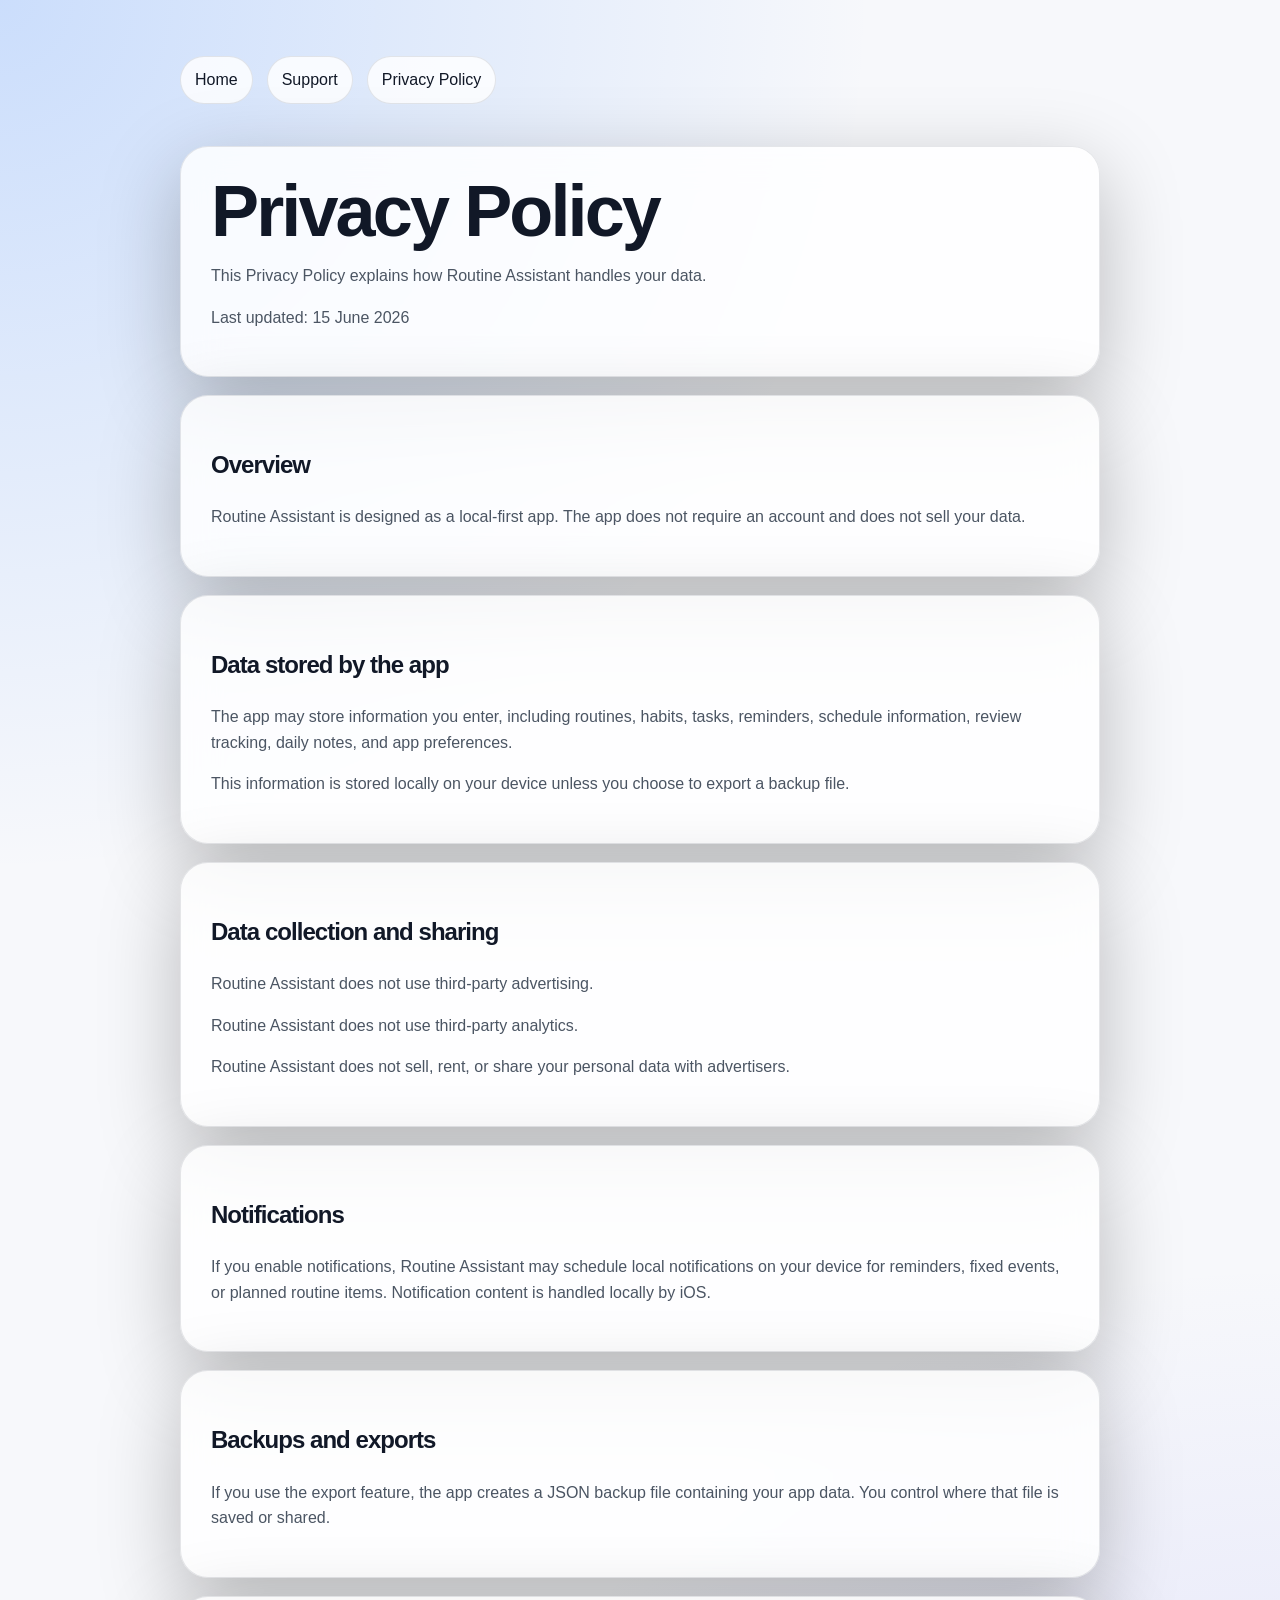
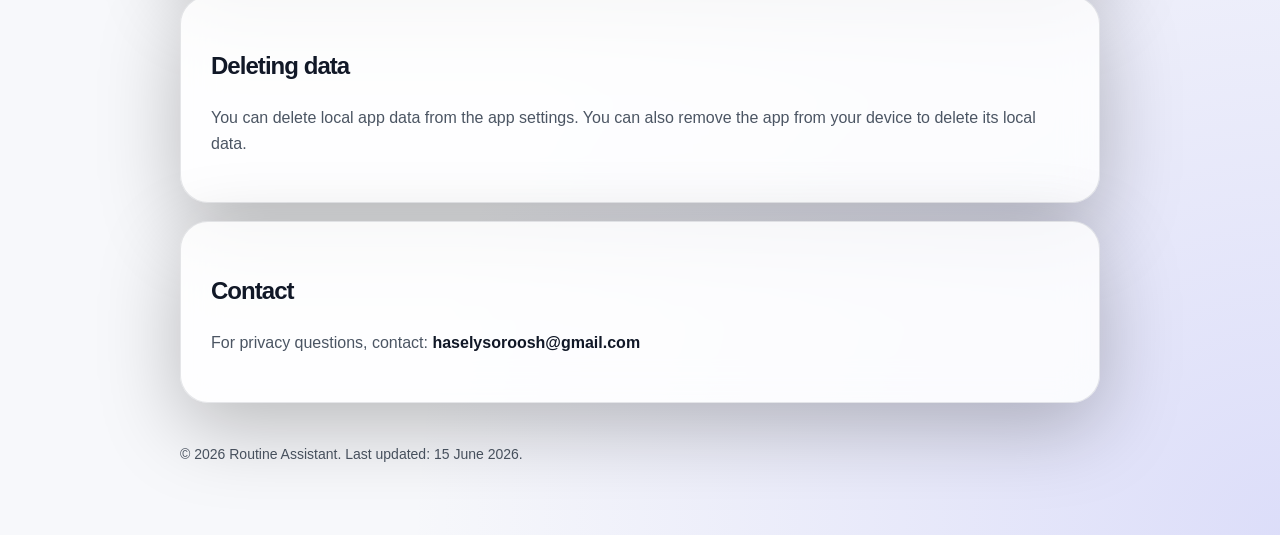
==== privacy.html @ 9b300b89 "a static home, support, and privacy pages with shared styling and documentation links. update .gitig" ====
<!doctype html>
<html lang="en">
<head>
  <meta charset="utf-8">
  <meta name="viewport" content="width=device-width, initial-scale=1">
  <title>Routine Assistant Privacy Policy</title>
  <link rel="stylesheet" href="style.css">
</head>
<body>
  <main class="wrapper">
    <nav>
      <a href="index.html">Home</a>
      <a href="support.html">Support</a>
      <a href="privacy.html">Privacy Policy</a>
    </nav>

    <section class="hero">
      <h1>Privacy Policy</h1>
      <p>This Privacy Policy explains how Routine Assistant handles your data.</p>
      <p>Last updated: 15 June 2026</p>
    </section>

    <section class="card">
      <h2>Overview</h2>
      <p>Routine Assistant is designed as a local-first app. The app does not require an account and does not sell your data.</p>
    </section>

    <section class="card">
      <h2>Data stored by the app</h2>
      <p>The app may store information you enter, including routines, habits, tasks, reminders, schedule information, review tracking, daily notes, and app preferences.</p>
      <p>This information is stored locally on your device unless you choose to export a backup file.</p>
    </section>

    <section class="card">
      <h2>Data collection and sharing</h2>
      <p>Routine Assistant does not use third-party advertising.</p>
      <p>Routine Assistant does not use third-party analytics.</p>
      <p>Routine Assistant does not sell, rent, or share your personal data with advertisers.</p>
    </section>

    <section class="card">
      <h2>Notifications</h2>
      <p>If you enable notifications, Routine Assistant may schedule local notifications on your device for reminders, fixed events, or planned routine items. Notification content is handled locally by iOS.</p>
    </section>

    <section class="card">
      <h2>Backups and exports</h2>
      <p>If you use the export feature, the app creates a JSON backup file containing your app data. You control where that file is saved or shared.</p>
    </section>

    <section class="card">
      <h2>Deleting data</h2>
      <p>You can delete local app data from the app settings. You can also remove the app from your device to delete its local data.</p>
    </section>

    <section class="card">
      <h2>Contact</h2>
      <p>For privacy questions, contact: <strong>haselysoroosh@gmail.com</strong></p>
    </section>

    <p class="footer">© 2026 Routine Assistant. Last updated: 15 June 2026.</p>
  </main>
</body>
</html>
---- style.css ----
:root {
  color-scheme: light dark;
  --bg: #0b1020;
  --card: rgba(255,255,255,0.08);
  --text: #f5f7fb;
  --muted: #aeb7c8;
  --accent: #2f80ff;
  --border: rgba(255,255,255,0.14);
}
* { box-sizing: border-box; }
body {
  margin: 0;
  font-family: -apple-system, BlinkMacSystemFont, "SF Pro Text", "Segoe UI", sans-serif;
  background:
    radial-gradient(circle at top left, rgba(47,128,255,0.22), transparent 35%),
    radial-gradient(circle at bottom right, rgba(99,102,241,0.18), transparent 35%),
    var(--bg);
  color: var(--text);
  line-height: 1.6;
}
.wrapper {
  width: min(920px, calc(100% - 32px));
  margin: 0 auto;
  padding: 56px 0;
}
nav {
  display: flex;
  gap: 14px;
  flex-wrap: wrap;
  margin-bottom: 42px;
}
nav a, .button {
  color: var(--text);
  text-decoration: none;
  border: 1px solid var(--border);
  background: var(--card);
  padding: 10px 14px;
  border-radius: 999px;
}
.hero, .card {
  border: 1px solid var(--border);
  background: var(--card);
  border-radius: 28px;
  padding: 30px;
  backdrop-filter: blur(18px);
  box-shadow: 0 24px 80px rgba(0,0,0,0.25);
}
.hero h1 {
  font-size: clamp(40px, 7vw, 72px);
  line-height: 0.95;
  margin: 0 0 18px;
}
h1, h2, h3 { letter-spacing: -0.04em; }
p, li { color: var(--muted); }
strong { color: var(--text); }
.grid {
  display: grid;
  grid-template-columns: repeat(auto-fit, minmax(240px, 1fr));
  gap: 18px;
  margin-top: 18px;
}
.card { margin-top: 18px; }
.footer {
  margin-top: 40px;
  color: var(--muted);
  font-size: 14px;
}
code {
  background: rgba(255,255,255,0.1);
  border-radius: 8px;
  padding: 2px 6px;
}
@media (prefers-color-scheme: light) {
  :root {
    --bg: #f7f8fb;
    --card: rgba(255,255,255,0.82);
    --text: #111827;
    --muted: #4b5563;
    --border: rgba(17,24,39,0.10);
  }
}
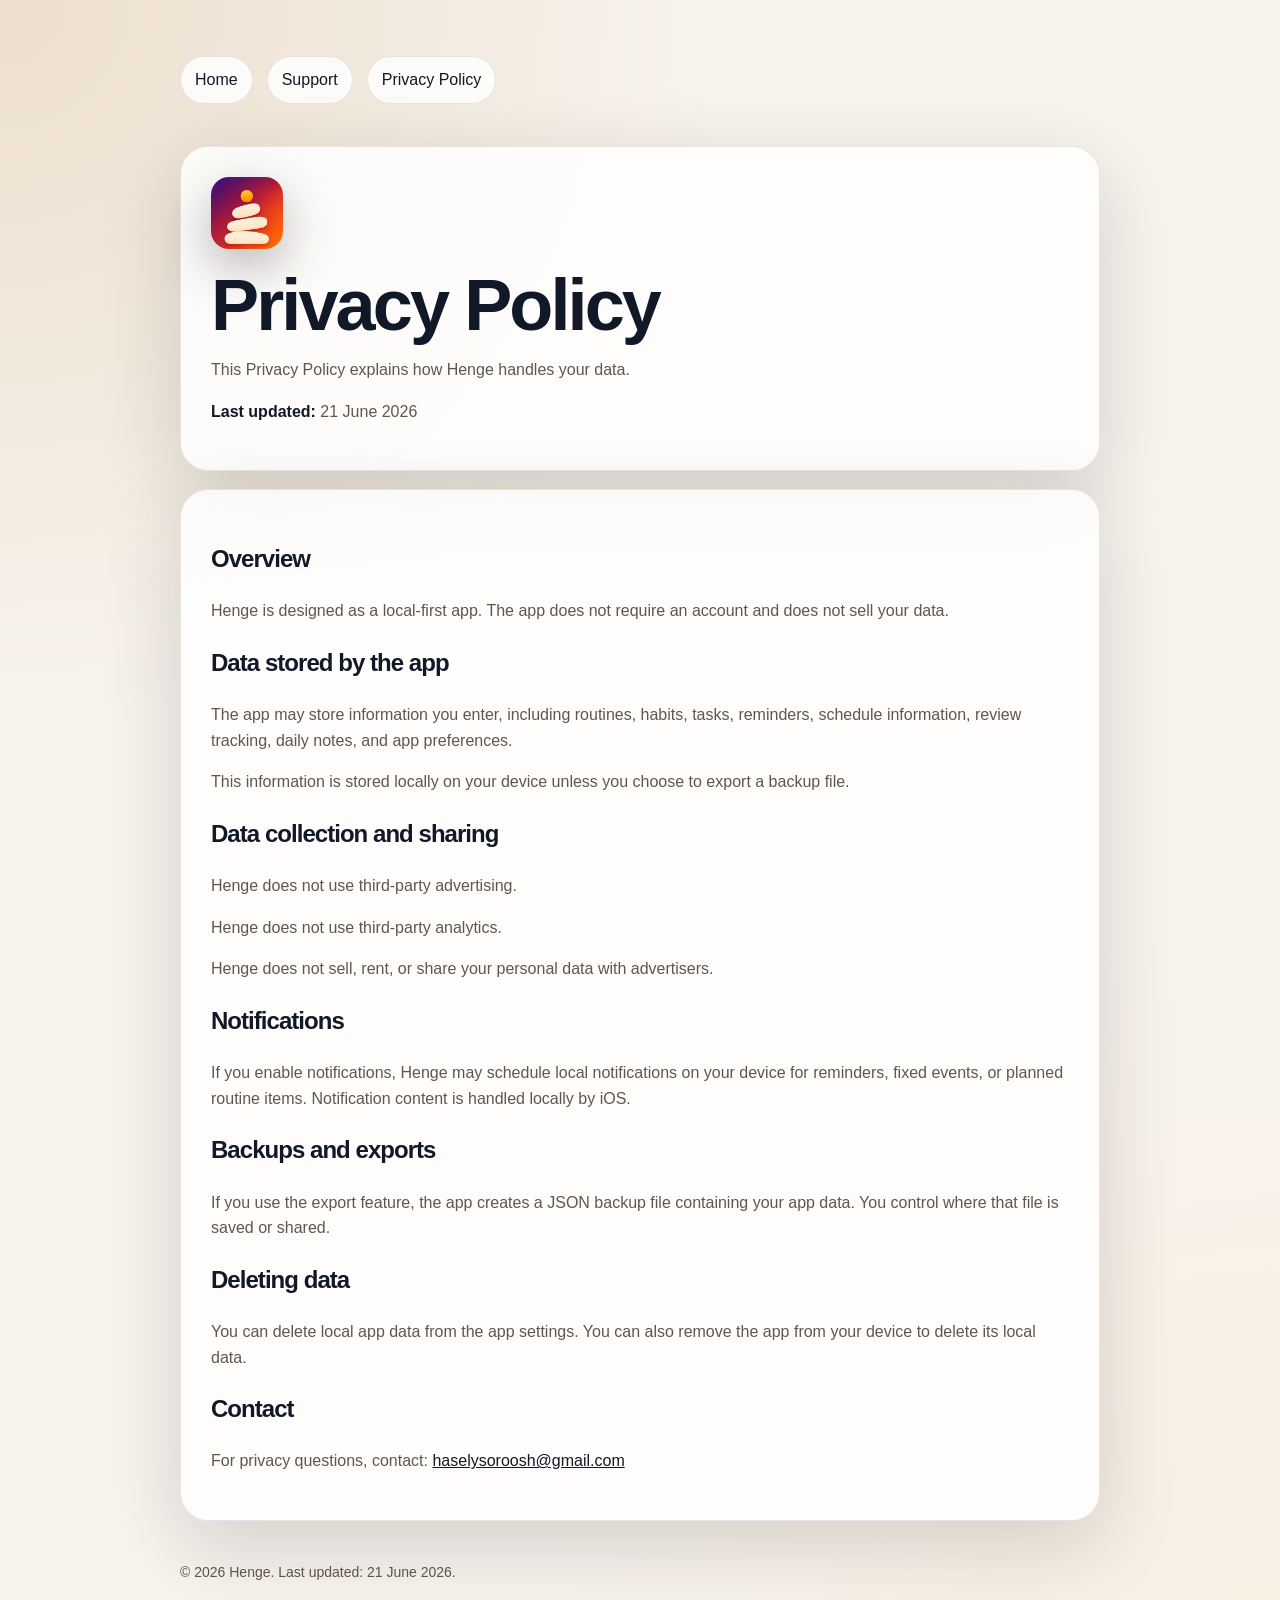
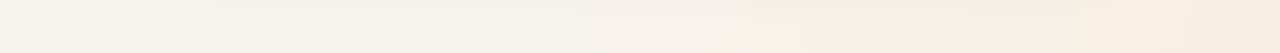
==== commit 79d47fa2: "Rebrand site to Henge" ====
--- a/privacy.html
+++ b/privacy.html
@@ -3,62 +3,64 @@
 <head>
   <meta charset="utf-8">
   <meta name="viewport" content="width=device-width, initial-scale=1">
-  <title>Routine Assistant Privacy Policy</title>
+
+  <title>Henge Privacy Policy</title>
+  <meta name="description" content="Privacy policy for Henge, a routine assistant app.">
+
   <link rel="stylesheet" href="style.css">
+
+  <link rel="icon" href="assets/favicon.ico">
+  <link rel="apple-touch-icon" href="assets/apple-touch-icon.png">
+
+  <meta property="og:title" content="Henge Privacy Policy">
+  <meta property="og:description" content="Privacy policy for Henge, a routine assistant app.">
+  <meta property="og:image" content="assets/og-image.png">
+  <meta property="og:type" content="website">
+
+  <meta name="theme-color" content="#0f1115">
 </head>
 <body>
   <main class="wrapper">
-    <nav>
+    <nav aria-label="Main navigation">
       <a href="index.html">Home</a>
       <a href="support.html">Support</a>
       <a href="privacy.html">Privacy Policy</a>
     </nav>
 
-    <section class="hero">
+    <section class="hero compact">
+      <img class="app-icon small" src="assets/henge-icon.png" alt="Henge app icon">
       <h1>Privacy Policy</h1>
-      <p>This Privacy Policy explains how Routine Assistant handles your data.</p>
-      <p>Last updated: 15 June 2026</p>
+      <p>This Privacy Policy explains how Henge handles your data.</p>
+      <p><strong>Last updated:</strong> 21 June 2026</p>
     </section>
 
     <section class="card">
       <h2>Overview</h2>
-      <p>Routine Assistant is designed as a local-first app. The app does not require an account and does not sell your data.</p>
-    </section>
+      <p>Henge is designed as a local-first app. The app does not require an account and does not sell your data.</p>
 
-    <section class="card">
       <h2>Data stored by the app</h2>
       <p>The app may store information you enter, including routines, habits, tasks, reminders, schedule information, review tracking, daily notes, and app preferences.</p>
       <p>This information is stored locally on your device unless you choose to export a backup file.</p>
+
+      <h2>Data collection and sharing</h2>
+      <p>Henge does not use third-party advertising.</p>
+      <p>Henge does not use third-party analytics.</p>
+      <p>Henge does not sell, rent, or share your personal data with advertisers.</p>
+
+      <h2>Notifications</h2>
+      <p>If you enable notifications, Henge may schedule local notifications on your device for reminders, fixed events, or planned routine items. Notification content is handled locally by iOS.</p>
+
+      <h2>Backups and exports</h2>
+      <p>If you use the export feature, the app creates a JSON backup file containing your app data. You control where that file is saved or shared.</p>
+
+      <h2>Deleting data</h2>
+      <p>You can delete local app data from the app settings. You can also remove the app from your device to delete its local data.</p>
+
+      <h2>Contact</h2>
+      <p>For privacy questions, contact: <a href="mailto:haselysoroosh@gmail.com">haselysoroosh@gmail.com</a></p>
     </section>
 
-    <section class="card">
-      <h2>Data collection and sharing</h2>
-      <p>Routine Assistant does not use third-party advertising.</p>
-      <p>Routine Assistant does not use third-party analytics.</p>
-      <p>Routine Assistant does not sell, rent, or share your personal data with advertisers.</p>
-    </section>
-
-    <section class="card">
-      <h2>Notifications</h2>
-      <p>If you enable notifications, Routine Assistant may schedule local notifications on your device for reminders, fixed events, or planned routine items. Notification content is handled locally by iOS.</p>
-    </section>
-
-    <section class="card">
-      <h2>Backups and exports</h2>
-      <p>If you use the export feature, the app creates a JSON backup file containing your app data. You control where that file is saved or shared.</p>
-    </section>
-
-    <section class="card">
-      <h2>Deleting data</h2>
-      <p>You can delete local app data from the app settings. You can also remove the app from your device to delete its local data.</p>
-    </section>
-
-    <section class="card">
-      <h2>Contact</h2>
-      <p>For privacy questions, contact: <strong>haselysoroosh@gmail.com</strong></p>
-    </section>
-
-    <p class="footer">© 2026 Routine Assistant. Last updated: 15 June 2026.</p>
+    <p class="footer">© 2026 Henge. Last updated: 21 June 2026.</p>
   </main>
 </body>
 </html>
--- a/style.css
+++ b/style.css
@@ -1,35 +1,44 @@
 :root {
   color-scheme: light dark;
-  --bg: #0b1020;
-  --card: rgba(255,255,255,0.08);
-  --text: #f5f7fb;
-  --muted: #aeb7c8;
-  --accent: #2f80ff;
-  --border: rgba(255,255,255,0.14);
+  --bg: #0f1115;
+  --card: rgba(255, 255, 255, 0.08);
+  --text: #f7f4ee;
+  --muted: #b8b0a3;
+  --accent: #c9965b;
+  --border: rgba(255, 255, 255, 0.14);
+  --shadow: rgba(0, 0, 0, 0.28);
 }
-* { box-sizing: border-box; }
+
+* {
+  box-sizing: border-box;
+}
+
 body {
   margin: 0;
   font-family: -apple-system, BlinkMacSystemFont, "SF Pro Text", "Segoe UI", sans-serif;
   background:
-    radial-gradient(circle at top left, rgba(47,128,255,0.22), transparent 35%),
-    radial-gradient(circle at bottom right, rgba(99,102,241,0.18), transparent 35%),
+    radial-gradient(circle at top left, rgba(201, 150, 91, 0.22), transparent 35%),
+    radial-gradient(circle at bottom right, rgba(255, 216, 165, 0.14), transparent 35%),
     var(--bg);
   color: var(--text);
   line-height: 1.6;
 }
+
 .wrapper {
   width: min(920px, calc(100% - 32px));
   margin: 0 auto;
   padding: 56px 0;
 }
+
 nav {
   display: flex;
   gap: 14px;
   flex-wrap: wrap;
   margin-bottom: 42px;
 }
-nav a, .button {
+
+nav a,
+.button {
   color: var(--text);
   text-decoration: none;
   border: 1px solid var(--border);
@@ -37,45 +46,114 @@
   padding: 10px 14px;
   border-radius: 999px;
 }
-.hero, .card {
+
+a {
+  color: var(--text);
+}
+
+nav a:hover,
+.button:hover {
+  border-color: rgba(201, 150, 91, 0.62);
+}
+
+.hero,
+.card {
   border: 1px solid var(--border);
   background: var(--card);
   border-radius: 28px;
   padding: 30px;
   backdrop-filter: blur(18px);
-  box-shadow: 0 24px 80px rgba(0,0,0,0.25);
+  box-shadow: 0 24px 80px var(--shadow);
 }
+
+.hero {
+  text-align: center;
+}
+
+.hero.compact {
+  text-align: left;
+}
+
 .hero h1 {
   font-size: clamp(40px, 7vw, 72px);
   line-height: 0.95;
   margin: 0 0 18px;
 }
-h1, h2, h3 { letter-spacing: -0.04em; }
-p, li { color: var(--muted); }
-strong { color: var(--text); }
+
+h1,
+h2,
+h3 {
+  letter-spacing: -0.04em;
+}
+
+h2,
+h3 {
+  color: var(--text);
+}
+
+p,
+li {
+  color: var(--muted);
+}
+
+strong {
+  color: var(--text);
+}
+
+.actions {
+  display: flex;
+  gap: 12px;
+  justify-content: center;
+  flex-wrap: wrap;
+  margin-top: 24px;
+}
+
+.app-icon {
+  width: 96px;
+  height: 96px;
+  border-radius: 24px;
+  display: block;
+  margin: 0 auto 22px;
+  box-shadow: 0 18px 50px rgba(0, 0, 0, 0.28);
+}
+
+.app-icon.small {
+  width: 72px;
+  height: 72px;
+  border-radius: 18px;
+  margin: 0 0 22px;
+}
+
 .grid {
   display: grid;
   grid-template-columns: repeat(auto-fit, minmax(240px, 1fr));
   gap: 18px;
   margin-top: 18px;
 }
-.card { margin-top: 18px; }
+
+.card {
+  margin-top: 18px;
+}
+
 .footer {
   margin-top: 40px;
   color: var(--muted);
   font-size: 14px;
 }
+
 code {
-  background: rgba(255,255,255,0.1);
+  background: rgba(255, 255, 255, 0.1);
   border-radius: 8px;
   padding: 2px 6px;
 }
+
 @media (prefers-color-scheme: light) {
   :root {
-    --bg: #f7f8fb;
-    --card: rgba(255,255,255,0.82);
+    --bg: #f7f3ed;
+    --card: rgba(255, 255, 255, 0.82);
     --text: #111827;
-    --muted: #4b5563;
-    --border: rgba(17,24,39,0.10);
+    --muted: #5f574c;
+    --border: rgba(17, 24, 39, 0.10);
+    --shadow: rgba(30, 24, 18, 0.16);
   }
 }
